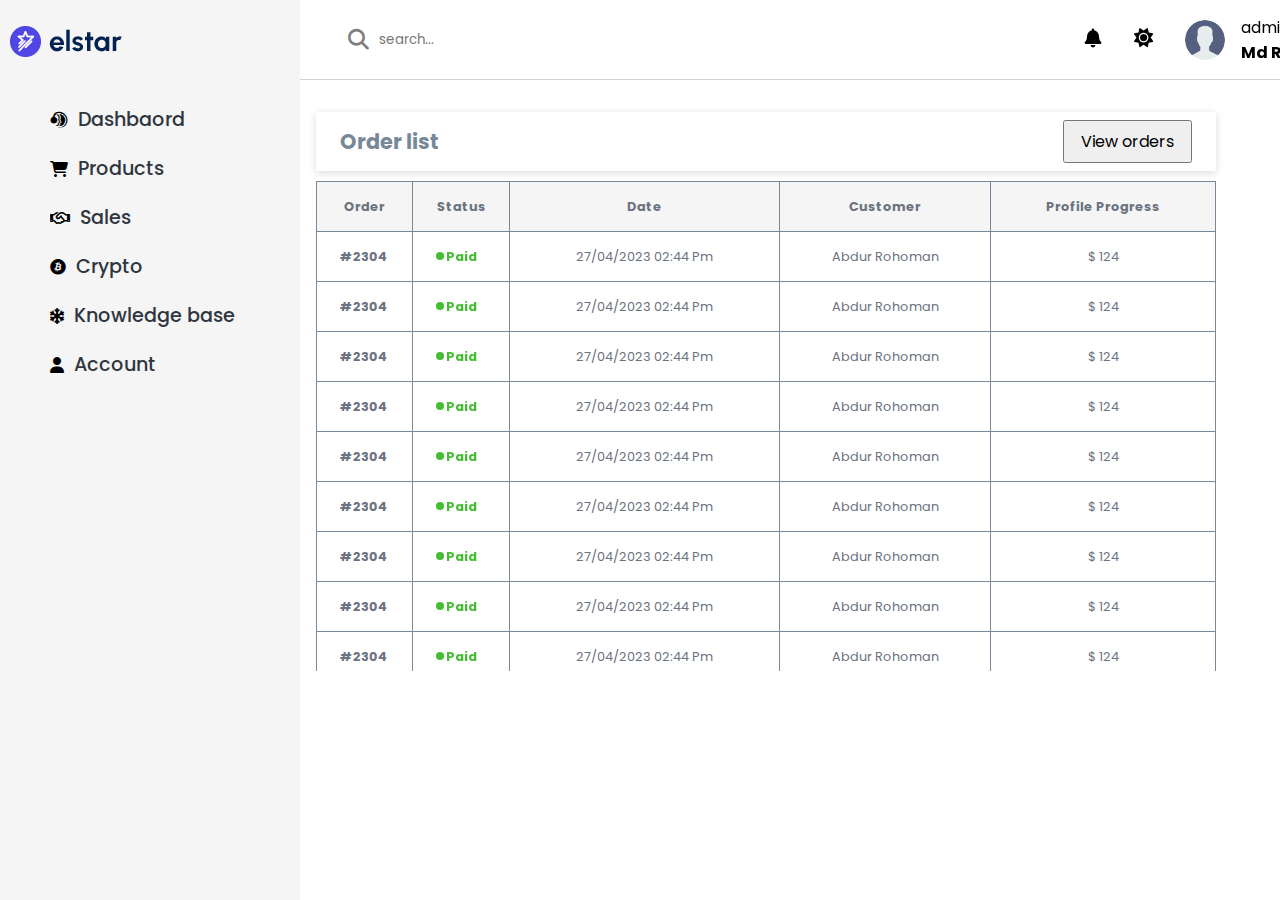
==== index.html @ dd164086 "upload" ====
<!DOCTYPE html>
<html lang="en">

<head>
  <meta charset="UTF-8">
  <meta name="viewport" content="width=device-width, initial-scale=1.0">
  <title>project 3 elstar dashbaord design </title>
  <link rel="stylesheet" href="https://cdnjs.cloudflare.com/ajax/libs/font-awesome/6.4.2/css/all.min.css">
  <link rel="stylesheet" href="style.css">
</head>

<body>

  <div class="left_container">
    <div class="navbar">
      <div class="dashboard_logo">
        <img src="images/logo.png" alt="logo">
      </div>
      <div class="project_nav">
        <ul>
          <li><i class="fa-brands fa-teamspeak"></i><a href="#">Dashbaord</a></li>
          <li><i class="fa-solid fa-cart-shopping"></i></i><a href="product.html">Products</a></li>
          <li><i class="fa-regular fa-handshake"></i><a href="#">Sales</a></li>
          <li><i class="fa-brands fa-bitcoin"></i><a href="#">Crypto</a></li>
          <li><i class="fa-solid fa-snowflake"></i><a href="#">Knowledge base</a></li>
          <li><i class="fa-solid fa-user"></i><a href="#">Account</a></li>
        </ul>
      </div>
    </div>
  </div>

  <div class="right_container">

    <div class="search_bar">
      <div class="search_box">
        <i class="fa-solid fa-magnifying-glass"></i> <input type="text" name="search" id="search_input"
          placeholder="search...">
      </div>

      <div class="search_bar_right">
        <div class="notification">
          <i class="fa-solid noti fa-bell" id="noti_bell"></i>

          <div class="notificaton_box">
            <div class="noti_head">
              <p>Notification</p>
              <i class="fa-solid fa-envelope-open"></i>
            </div>

            <div class="notification_messages">
              <div class="noti_message">
                <img src="images/noti1.png" alt="user">
                <span>Lorem ipsum dolor sit amet consectetur adipis quis?</span>
              </div>
              <div class="noti_message">
                <img src="images/noti1.png" alt="user">
                <span>Lorem ipsum dolor sit amet consectetur adipis quis?</span>
              </div>
              <div class="noti_message">
                <img src="images/noti1.png" alt="user">
                <span>Lorem ipsum dolor sit amet consectetur adipis quis?</span>
              </div>
              <div class="noti_message">
                <img src="images/noti1.png" alt="user">
                <span>Lorem ipsum dolor sit amet consectetur adipis quis?</span>
              </div>
              <div class="noti_message">
                <img src="images/noti1.png" alt="user">
                <span>Lorem ipsum dolor sit amet consectetur adipis quis?</span>
              </div>
              <div class="noti_message">
                <img src="images/noti1.png" alt="user">
                <span>Lorem ipsum dolor sit amet consectetur adipis quis?</span>
              </div>
              <div class="noti_message">
                <img src="images/noti1.png" alt="user">
                <span>Lorem ipsum dolor sit amet consectetur adipis quis?</span>
              </div>
              <div class="noti_message">
                <img src="images/noti1.png" alt="user">
                <span>Lorem ipsum dolor sit amet consectetur adipis quis?</span>
              </div>
            </div>

            <div class="all_noti_btn">
              <span>view all activity</span>
            </div>
          </div>
        </div>
        <div class="theme">
          <i class="fa-solid mode fa-sun"></i>
        </div>
        <div class="admin">
          <img src="images/user.png" alt="user" class="user_img">
          <div>
            <span>admin</span>
            <span>Md Rahed Mia</span>
          </div>
        </div>
      </div>
    </div>
    <!---------- order tabs here  ---------->

    <div class="order_list">
      <div class="order_list_head">
        <p>Order list</p>
        <button>View orders</button>
      </div>

      <div class="order_item">
        <table>
          <thead>
            <tr>
              <td>order</td>
              <td>status</td>
              <td>date</td>
              <td>customer</td>
              <td>profile progress</td>
            </tr>
          </thead>
          <tbody>
            <tr>
              <td><span>#</span>2304</td>
              <td><span>paid</span></td>
              <td>27/04/2023 02:44 pm</td>
              <td>Abdur Rohoman</td>
              <td>&dollar; 124</td>
            </tr>
            <tr>
              <td><span>#</span>2304</td>
              <td><span>paid</span></td>
              <td>27/04/2023 02:44 pm</td>
              <td>Abdur Rohoman</td>
              <td>&dollar; 124</td>
            </tr>
            <tr>
              <td><span>#</span>2304</td>
              <td><span>paid</span></td>
              <td>27/04/2023 02:44 pm</td>
              <td>Abdur Rohoman</td>
              <td>&dollar; 124</td>
            </tr>
            <tr>
              <td><span>#</span>2304</td>
              <td><span>paid</span></td>
              <td>27/04/2023 02:44 pm</td>
              <td>Abdur Rohoman</td>
              <td>&dollar; 124</td>
            </tr>
            <tr>
              <td><span>#</span>2304</td>
              <td><span>paid</span></td>
              <td>27/04/2023 02:44 pm</td>
              <td>Abdur Rohoman</td>
              <td>&dollar; 124</td>
            </tr>
            <tr>
              <td><span>#</span>2304</td>
              <td><span>paid</span></td>
              <td>27/04/2023 02:44 pm</td>
              <td>Abdur Rohoman</td>
              <td>&dollar; 124</td>
            </tr>
            <tr>
              <td><span>#</span>2304</td>
              <td><span>paid</span></td>
              <td>27/04/2023 02:44 pm</td>
              <td>Abdur Rohoman</td>
              <td>&dollar; 124</td>
            </tr>
            <tr>
              <td><span>#</span>2304</td>
              <td><span>paid</span></td>
              <td>27/04/2023 02:44 pm</td>
              <td>Abdur Rohoman</td>
              <td>&dollar; 124</td>
            </tr>
            <tr>
              <td><span>#</span>2304</td>
              <td><span>paid</span></td>
              <td>27/04/2023 02:44 pm</td>
              <td>Abdur Rohoman</td>
              <td>&dollar; 124</td>
            </tr>
            <tr>
              <td><span>#</span>2304</td>
              <td><span>paid</span></td>
              <td>27/04/2023 02:44 pm</td>
              <td>Abdur Rohoman</td>
              <td>&dollar; 124</td>
            </tr>
            <tr>
              <td><span>#</span>2304</td>
              <td><span>paid</span></td>
              <td>27/04/2023 02:44 pm</td>
              <td>Abdur Rohoman</td>
              <td>&dollar; 124</td>
            </tr>
          </tbody>
        </table>
      </div>
    </div>



    <div class="overflow"></div>
  </div>



  <script src="main.js"></script>
</body>

</html>
---- style.css ----
@import url('https://fonts.googleapis.com/css2?family=Poppins:ital,wght@0,300;0,400;0,500;0,600;0,700;1,800&display=swap');

* {
  padding: 0;
  margin: 0;
  box-sizing: border-box;
  outline: none;
  font-family: 'Poppins', sans-serif;
}

body {
  display: flex;
  width: 100%;
  height: 100vh;
}

:root {
  --text_color: #2f3640;
  --background_primary: whitesmoke;
}

.overflow {
  position: static;
  top: 0;
  left: 0;
  width: 100%;
  height: 100%;
  background: transparent;
  display: none;
}

/* navbar starts from here  */

.navbar {
  width: 300px;
  background: var(--background_primary);
  padding: 0.5rem;
  min-height: 100vh;
  overflow-y: auto;
}

.project_nav {
  padding: 1rem;
}

.project_nav ul li {
  list-style-type: none;
  padding: 10px 1rem;
}

.project_nav ul li a {
  text-decoration: none;
  font-size: 1.2rem;
  color: var(--text_color);
  font-weight: 500;
}

.project_nav ul li i {
  padding: 0 10px;
}

/* right container starts here  */

.right_container {
  width: 85%;
  overflow-y: auto;
}

.right_container::-webkit-scrollbar {
  width: 0;
  height: 0;
  display: none;
}

.search_bar {
  height: 80px;
  display: flex;
  align-items: center;
  justify-content: space-between;
  border-bottom: 0.5px solid lightgray;
  padding: 1rem 2rem;
  position: sticky;
  top: 0;
  left: 0;
  background: white;
}

.search_box {
  padding: 4px 1rem;
  display: flex;
  align-items: center;
  justify-content: center;
  background: white;
  border-radius: 5px;
}

.search_box>i {
  font-size: 1.3rem;
  opacity: 0.5;
}

#search_input {
  width: 700px;
  padding: 8px 10px;
  border: none;
  background: none;
}

.user_img {
  width: 40px;
  height: 40px;
  border-radius: 50%;
  cursor: pointer;
}

.search_bar_right {
  display: flex;
  gap: 2rem;
  align-items: center;
  justify-content: center;
}

.search_bar_right .mode,
.noti {
  font-size: 1.2rem;
  cursor: pointer;
}

.admin {
  width: 200px;
  display: flex;
  align-items: center;
  gap: 1rem;
}

.admin>div {
  display: flex;
  flex-direction: column;
}

.admin>div span:nth-child(2) {
  font-weight: bold;
}

/* notification box here  */

.notification {
  position: relative;
}

.notificaton_box {
  position: absolute;
  top: 3.2rem;
  right: 0;
  background: white;
  width: 400px;
  box-shadow: rgba(0, 0, 0, 0.15) 0px 2px 8px;
  border-radius: 6px;
  transform: scale(0);
  transition: all 500ms;
}

.active {
  transform: scale(1);
}

.noti_head {
  display: flex;
  align-items: center;
  justify-content: space-between;
  padding: 0.5rem 1rem;
  border-bottom: 1px solid lightblue;
}

.noti_head>p {
  font-size: 1.2rem;
  font-weight: 600;
  opacity: 0.7;
  color: lightslategray;
}

/* .notification message here  */

.notification_messages {
  width: 100%;
  display: flex;
  flex-direction: column;
  height: 300px;
  overflow-y: auto;
}

.noti_message {
  padding: 1rem;
  height: 50px;
  display: flex;
  align-items: center;
  justify-content: center;
  font-size: 12px;
  gap: 1rem;
  border-bottom: 1px solid lightblue;
}

.noti_message>img {
  width: 30px;
  height: 30px;
  border-radius: 50%;
}

/* view all button  */

.all_noti_btn {
  width: 100%;
  text-align: center;
  padding: 10px;
  cursor: pointer;
}

/* --------- order list item here -----------*/

.order_list {
  width: 900px;
  background: #fff;
  margin: 2rem 1rem;
  border-radius: 7px;
}

.order_list_head {
  width: 100%;
  padding: 0.5rem 1.5rem;
  display: flex;
  align-items: center;
  justify-content: space-between;
  box-shadow: rgba(0, 0, 0, 0.15) 0px 2px 8px;
}

.order_list_head P {
  font-size: 1.3rem;
  font-weight: bold;
  color: lightslategray;
}

.order_list_head button {
  padding: 7px 1rem;
  font-size: 1rem;
  cursor: pointer;
}

/* --------- order item here -----------*/

.order_item {
  height: 500px;
  overflow-y: auto;
  padding: 10px 0;
}

.order_item::-webkit-scrollbar {
  display: none;
}

.order_item table {
  width: 100%;
  border-collapse: collapse;
  text-align: center;
  border-radius: 7px;
}

.order_item table tr,
td {
  height: 50px;
  border: 1px solid lightslategray;
  font-size: 0.8rem;
  text-transform: capitalize;
  color: #6b7280;
}

.order_item table thead {
  background: whitesmoke;
  width: 100%;
  font-weight: bold;
}

.order_item table tr:hover {
  background: whitesmoke;
  cursor: pointer;
}

.order_item table tr td:first-child {
  font-weight: bold;
}

.order_item table tr td:nth-child(2) span {
  color: #44bd32;
  font-weight: bold;
  position: relative;
}

.order_item table tr td:nth-child(2) span::before {
  content: '';
  position: absolute;
  top: 50%;
  left: -10px;
  transform: translateY(-50%);
  width: 8px;
  height: 8px;
  background: #44bd32;
  border-radius: 50%;
}
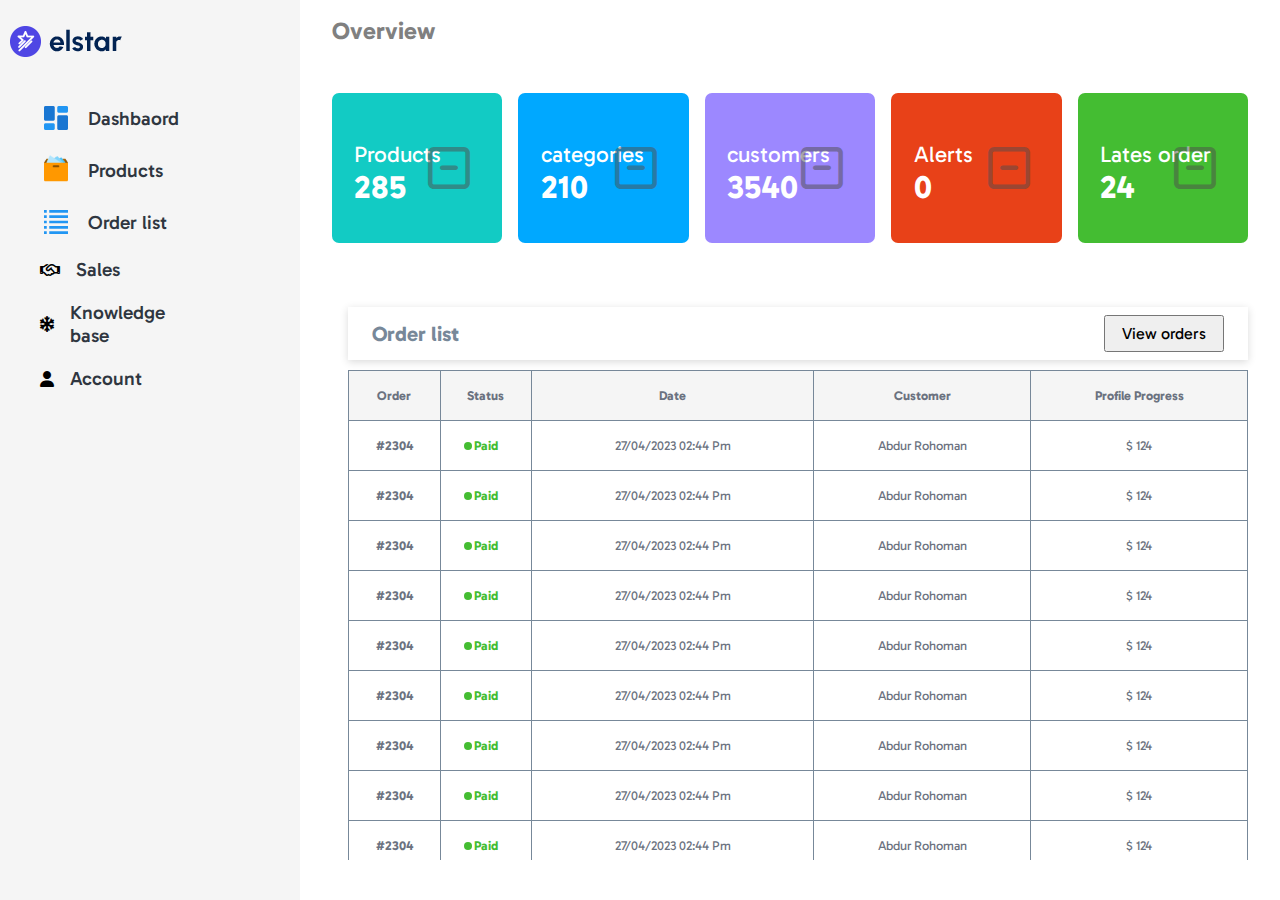
==== commit 6e3d5d3e: "h" ====
--- a/index.html
+++ b/index.html
@@ -8,7 +8,6 @@
   <link rel="stylesheet" href="https://cdnjs.cloudflare.com/ajax/libs/font-awesome/6.4.2/css/all.min.css">
   <link rel="stylesheet" href="style.css">
 </head>
-
 <body>
 
   <div class="left_container">
@@ -18,10 +17,10 @@
       </div>
       <div class="project_nav">
         <ul>
-          <li><i class="fa-brands fa-teamspeak"></i><a href="#">Dashbaord</a></li>
-          <li><i class="fa-solid fa-cart-shopping"></i></i><a href="product.html">Products</a></li>
+          <li><img src="images/dashboard.png" alt=""><a href="index.html">Dashbaord</a></li>
+          <li><img src="images/product.png" alt=""><a href="product.html">Products</a></li>
+          <li><img src="images/order_list.png" alt=""><a href="orderlist.html">Order list</a></li>
           <li><i class="fa-regular fa-handshake"></i><a href="#">Sales</a></li>
-          <li><i class="fa-brands fa-bitcoin"></i><a href="#">Crypto</a></li>
           <li><i class="fa-solid fa-snowflake"></i><a href="#">Knowledge base</a></li>
           <li><i class="fa-solid fa-user"></i><a href="#">Account</a></li>
         </ul>
@@ -31,75 +30,40 @@
 
   <div class="right_container">
 
-    <div class="search_bar">
-      <div class="search_box">
-        <i class="fa-solid fa-magnifying-glass"></i> <input type="text" name="search" id="search_input"
-          placeholder="search...">
+    
+    <!---------- order tabs here  ---------->
+
+
+    <!---------- dashboard card design  ---------->
+    <h2 class="ov_t">Overview</h2>
+    <div class="dd_cards">
+      <div class="dd_card">
+        <p>Products</p>
+        <span>285</span>
+        <i class="fa-regular fa-square-minus"></i>
       </div>
-
-      <div class="search_bar_right">
-        <div class="notification">
-          <i class="fa-solid noti fa-bell" id="noti_bell"></i>
-
-          <div class="notificaton_box">
-            <div class="noti_head">
-              <p>Notification</p>
-              <i class="fa-solid fa-envelope-open"></i>
-            </div>
-
-            <div class="notification_messages">
-              <div class="noti_message">
-                <img src="images/noti1.png" alt="user">
-                <span>Lorem ipsum dolor sit amet consectetur adipis quis?</span>
-              </div>
-              <div class="noti_message">
-                <img src="images/noti1.png" alt="user">
-                <span>Lorem ipsum dolor sit amet consectetur adipis quis?</span>
-              </div>
-              <div class="noti_message">
-                <img src="images/noti1.png" alt="user">
-                <span>Lorem ipsum dolor sit amet consectetur adipis quis?</span>
-              </div>
-              <div class="noti_message">
-                <img src="images/noti1.png" alt="user">
-                <span>Lorem ipsum dolor sit amet consectetur adipis quis?</span>
-              </div>
-              <div class="noti_message">
-                <img src="images/noti1.png" alt="user">
-                <span>Lorem ipsum dolor sit amet consectetur adipis quis?</span>
-              </div>
-              <div class="noti_message">
-                <img src="images/noti1.png" alt="user">
-                <span>Lorem ipsum dolor sit amet consectetur adipis quis?</span>
-              </div>
-              <div class="noti_message">
-                <img src="images/noti1.png" alt="user">
-                <span>Lorem ipsum dolor sit amet consectetur adipis quis?</span>
-              </div>
-              <div class="noti_message">
-                <img src="images/noti1.png" alt="user">
-                <span>Lorem ipsum dolor sit amet consectetur adipis quis?</span>
-              </div>
-            </div>
-
-            <div class="all_noti_btn">
-              <span>view all activity</span>
-            </div>
-          </div>
-        </div>
-        <div class="theme">
-          <i class="fa-solid mode fa-sun"></i>
-        </div>
-        <div class="admin">
-          <img src="images/user.png" alt="user" class="user_img">
-          <div>
-            <span>admin</span>
-            <span>Md Rahed Mia</span>
-          </div>
-        </div>
+      <div class="dd_card">
+        <p>categories</p>
+        <span>210</span>
+        <i class="fa-regular fa-square-minus"></i>
+      </div>
+      <div class="dd_card">
+        <p>customers</p>
+        <span>3540</span>
+        <i class="fa-regular fa-square-minus"></i>
+      </div>
+      <div class="dd_card">
+        <p>Alerts</p>
+        <span>0</span>
+        <i class="fa-regular fa-square-minus"></i>
+      </div>
+      <div class="dd_card">
+        <p>Lates order</p>
+        <span>24</span>
+        <i class="fa-regular fa-square-minus"></i>
       </div>
     </div>
-    <!---------- order tabs here  ---------->
+
 
     <div class="order_list">
       <div class="order_list_head">
@@ -203,10 +167,6 @@
 
 
 
-    <div class="overflow"></div>
-  </div>
-
-
 
   <script src="main.js"></script>
 </body>
--- a/style.css
+++ b/style.css
@@ -1,11 +1,11 @@
-@import url('https://fonts.googleapis.com/css2?family=Poppins:ital,wght@0,300;0,400;0,500;0,600;0,700;1,800&display=swap');
+@import url('https://fonts.googleapis.com/css2?family=Gabarito:wght@400;500;600;700;800&display=swap');
 
 * {
   padding: 0;
   margin: 0;
   box-sizing: border-box;
   outline: none;
-  font-family: 'Poppins', sans-serif;
+  font-family: 'Gabarito', sans-serif;
 }
 
 body {
@@ -17,16 +17,6 @@
 :root {
   --text_color: #2f3640;
   --background_primary: whitesmoke;
-}
-
-.overflow {
-  position: static;
-  top: 0;
-  left: 0;
-  width: 100%;
-  height: 100%;
-  background: transparent;
-  display: none;
 }
 
 /* navbar starts from here  */
@@ -44,8 +34,12 @@
 }
 
 .project_nav ul li {
+  width: 160px;
   list-style-type: none;
   padding: 10px 1rem;
+  display: flex;
+  align-items: center;
+  gap: 1rem;
 }
 
 .project_nav ul li a {
@@ -55,13 +49,16 @@
   font-weight: 500;
 }
 
-.project_nav ul li i {
-  padding: 0 10px;
-}
+.project_nav ul li img {
+  height: 2rem;
+  width: 2rem;
+}
+
 
 /* right container starts here  */
 
 .right_container {
+  padding: 1rem 2rem;
   width: 85%;
   overflow-y: auto;
 }
@@ -72,148 +69,69 @@
   display: none;
 }
 
-.search_bar {
-  height: 80px;
-  display: flex;
-  align-items: center;
-  justify-content: space-between;
-  border-bottom: 0.5px solid lightgray;
-  padding: 1rem 2rem;
-  position: sticky;
-  top: 0;
-  left: 0;
-  background: white;
-}
-
-.search_box {
-  padding: 4px 1rem;
-  display: flex;
-  align-items: center;
-  justify-content: center;
-  background: white;
-  border-radius: 5px;
-}
-
-.search_box>i {
-  font-size: 1.3rem;
-  opacity: 0.5;
-}
-
-#search_input {
-  width: 700px;
-  padding: 8px 10px;
-  border: none;
-  background: none;
-}
-
-.user_img {
-  width: 40px;
-  height: 40px;
-  border-radius: 50%;
-  cursor: pointer;
-}
-
-.search_bar_right {
-  display: flex;
-  gap: 2rem;
-  align-items: center;
-  justify-content: center;
-}
-
-.search_bar_right .mode,
-.noti {
-  font-size: 1.2rem;
-  cursor: pointer;
-}
-
-.admin {
-  width: 200px;
+.ov_t {
+  color: gray;
+}
+
+/* --------- dashboard cards goes here -----------*/
+
+.dd_cards {
+  width: 100%;
+  padding: 2rem 0;
   display: flex;
   align-items: center;
   gap: 1rem;
 }
 
-.admin>div {
-  display: flex;
-  flex-direction: column;
-}
-
-.admin>div span:nth-child(2) {
-  font-weight: bold;
-}
-
-/* notification box here  */
-
-.notification {
+.dd_card {
+  width: 300px;
+  background: #12CBC4;
+  color: white;
+  height: 150px;
+  padding: 3rem 1.4rem;
+  border-radius: 7px;
   position: relative;
-}
-
-.notificaton_box {
+  margin-top: 1rem;
+}
+
+
+.dd_card p {
+  font-size: 1.4rem;
+}
+
+.dd_card span {
+  font-size: 2rem;
+  font-weight: bold;
+}
+
+.dd_card i {
+  font-size: 3rem;
   position: absolute;
-  top: 3.2rem;
-  right: 0;
-  background: white;
-  width: 400px;
-  box-shadow: rgba(0, 0, 0, 0.15) 0px 2px 8px;
-  border-radius: 6px;
-  transform: scale(0);
-  transition: all 500ms;
-}
-
-.active {
-  transform: scale(1);
-}
-
-.noti_head {
-  display: flex;
-  align-items: center;
-  justify-content: space-between;
-  padding: 0.5rem 1rem;
-  border-bottom: 1px solid lightblue;
-}
-
-.noti_head>p {
-  font-size: 1.2rem;
-  font-weight: 600;
-  opacity: 0.7;
-  color: lightslategray;
-}
-
-/* .notification message here  */
-
-.notification_messages {
-  width: 100%;
-  display: flex;
-  flex-direction: column;
-  height: 300px;
-  overflow-y: auto;
-}
-
-.noti_message {
-  padding: 1rem;
-  height: 50px;
-  display: flex;
-  align-items: center;
-  justify-content: center;
-  font-size: 12px;
-  gap: 1rem;
-  border-bottom: 1px solid lightblue;
-}
-
-.noti_message>img {
-  width: 30px;
-  height: 30px;
-  border-radius: 50%;
-}
-
-/* view all button  */
-
-.all_noti_btn {
-  width: 100%;
-  text-align: center;
-  padding: 10px;
-  cursor: pointer;
-}
+  top: 50%;
+  transform: translateY(-50%);
+  right: 2rem;
+  color: rgba(78, 76, 76, 0.5);
+}
+
+.dd_card:nth-child(2) {
+  background: #00a8ff;
+}
+
+.dd_card:nth-child(3) {
+  background: #9c88ff;
+}
+
+.dd_card:nth-child(4) {
+  background: #e84118;
+}
+
+.dd_card:nth-child(5) {
+  background: #44bd32;
+}
+
+/* --------- search bar component -----------*/
+
+
 
 /* --------- order list item here -----------*/
 
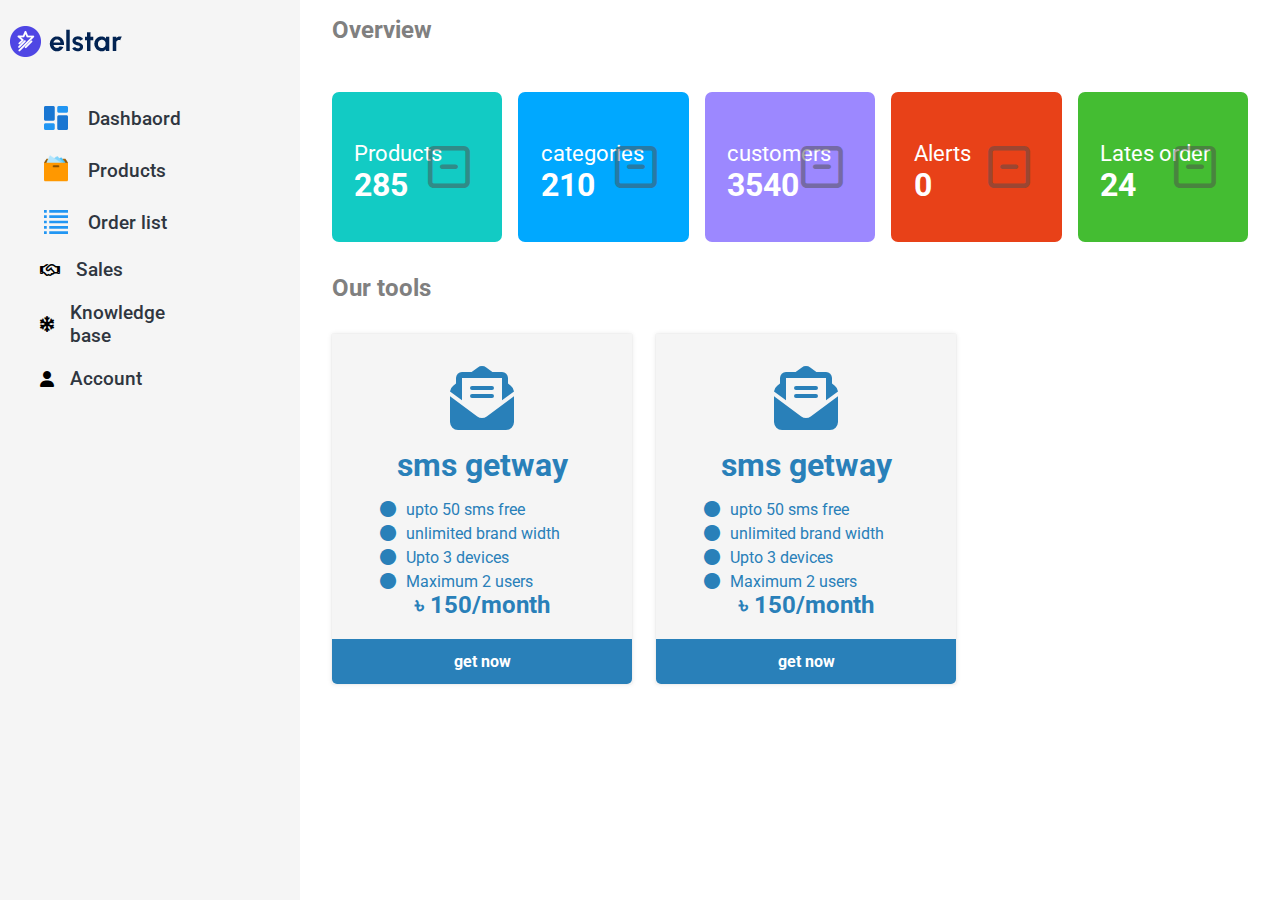
==== commit 6bb3f4e7: "m" ====
--- a/index.html
+++ b/index.html
@@ -8,6 +8,7 @@
   <link rel="stylesheet" href="https://cdnjs.cloudflare.com/ajax/libs/font-awesome/6.4.2/css/all.min.css">
   <link rel="stylesheet" href="style.css">
 </head>
+
 <body>
 
   <div class="left_container">
@@ -30,7 +31,7 @@
 
   <div class="right_container">
 
-    
+
     <!---------- order tabs here  ---------->
 
 
@@ -64,8 +65,44 @@
       </div>
     </div>
 
-
-    <div class="order_list">
+    <!-------- our tools start from here --------------- -->
+
+    <h2 class="our_tools__heading">Our tools</h2>
+    <div class="our_tools">
+      <div class="our_tools__cards">
+        <div class="our_tools__card">
+          <i class="fas fa-envelope-open-text"></i>
+          <span class="ot_card__title">sms getway</span>
+          <ul class="ot_card__list">
+            <li><i class="fas fa-circle"></i>upto 50 sms free</li>
+            <li><i class="fas fa-circle"></i>unlimited brand width</li>
+            <li><i class="fas fa-circle"></i>Upto 3 devices</li>
+            <li><i class="fas fa-circle"></i>Maximum 2 users</li>
+          </ul>
+          <span class="ot_card__price">&#2547; 150/month</span>
+
+          <button class="ot_card__button">get now</button>
+        </div>
+        <div class="our_tools__card">
+          <i class="fas fa-envelope-open-text"></i>
+          <span class="ot_card__title">sms getway</span>
+          <ul class="ot_card__list">
+            <li><i class="fas fa-circle"></i>upto 50 sms free</li>
+            <li><i class="fas fa-circle"></i>unlimited brand width</li>
+            <li><i class="fas fa-circle"></i>Upto 3 devices</li>
+            <li><i class="fas fa-circle"></i>Maximum 2 users</li>
+          </ul>
+          <span class="ot_card__price">&#2547; 150/month</span>
+
+          <button class="ot_card__button">get now</button>
+        </div>
+      </div>
+    </div>
+
+
+    <!-------- our tools ends from here --------------- -->
+
+    <!-- <div class="order_list">
       <div class="order_list_head">
         <p>Order list</p>
         <button>View orders</button>
@@ -164,11 +201,11 @@
         </table>
       </div>
     </div>
-
-
-
-
-  <script src="main.js"></script>
+ -->
+
+
+
+    <script src="main.js"></script>
 </body>
 
 </html>--- a/style.css
+++ b/style.css
@@ -1,11 +1,12 @@
-@import url('https://fonts.googleapis.com/css2?family=Gabarito:wght@400;500;600;700;800&display=swap');
+
+@import url('https://fonts.googleapis.com/css2?family=Roboto:wght@400;500;700;900&display=swap');
 
 * {
   padding: 0;
   margin: 0;
   box-sizing: border-box;
   outline: none;
-  font-family: 'Gabarito', sans-serif;
+  font-family: 'Roboto', sans-serif;
 }
 
 body {
@@ -129,8 +130,84 @@
   background: #44bd32;
 }
 
-/* --------- search bar component -----------*/
-
+/* ------------our tools starts from here -------- */
+
+
+.our_tools__heading {
+  color: gray;
+}
+.our_tools {
+  margin-top: 2rem;
+}
+
+.our_tools__cards {
+  display: flex;
+  gap: 1.5rem;
+  flex-wrap: wrap;
+  align-items: center;
+}
+.our_tools__card {
+  text-align:center;
+  width: 300px;
+  min-height: 350px;
+  padding: 1rem;
+  background: whitesmoke;
+  box-shadow: rgba(0, 0, 0, 0.1) 0px 0px 5px 0px, rgba(0, 0, 0, 0.1) 0px 0px 1px 0px;
+  position: relative;
+  user-select: none;
+}
+.our_tools__card >i {
+  font-size: 4rem;
+  display: block;
+  padding: 1rem;
+  color: #2980b9;
+}
+.ot_card__title {
+  font-size: 2rem;
+  color: #2980b9;
+  font-weight: bold;
+
+}
+
+.ot_card__list {
+  margin-top: 1rem;
+}
+.ot_card__list li{
+  list-style-type: none;
+  font-size: 1rem;
+  text-align: left;
+  margin-left: 2rem;
+  color: #2980b9;
+  margin-top: 5px;
+}
+
+.ot_card__list i {
+  font-size: 1rem;
+  margin-right: 10px;
+}
+
+.ot_card__price {
+  text-align: center;
+  font-size: 1.5rem;
+  color: #2980b9;
+  margin-top: 1rem;
+  font-weight: bold;
+}
+.ot_card__button {
+  padding: 0.8rem 1rem;
+  width: 100%;
+  position: absolute;
+  bottom: 0;
+  left: 0;
+  background: #2980b9;
+  color: white;
+  border: none;
+  outline: none;
+  cursor: pointer;
+  border-radius: 0 0 5px 5px;
+  font-size: 1rem;
+  font-weight: bold;
+}
 
 
 /* --------- order list item here -----------*/
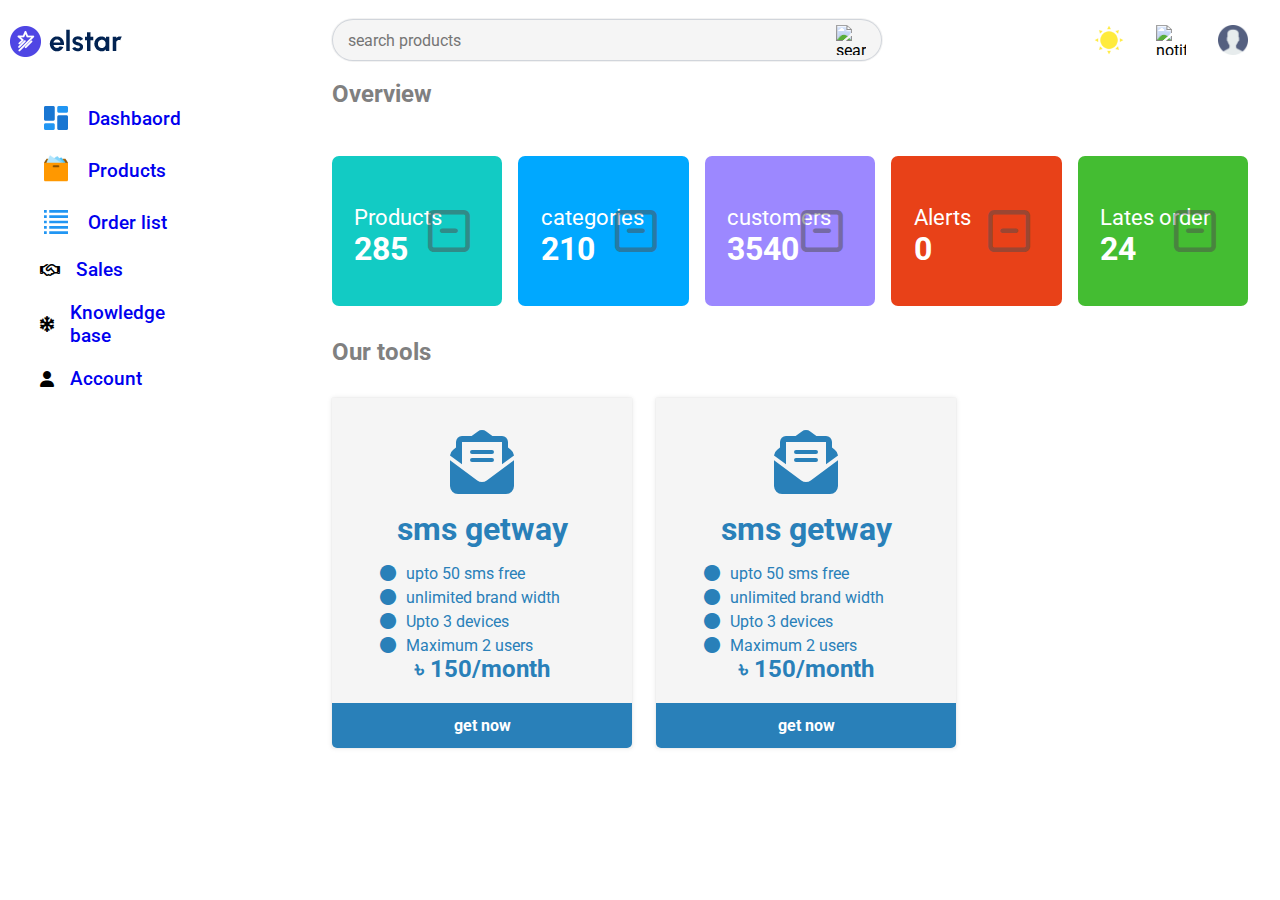
==== commit 1eae030e: "g" ====
--- a/index.html
+++ b/index.html
@@ -31,8 +31,19 @@
 
   <div class="right_container">
 
-
-    <!---------- order tabs here  ---------->
+    <div class="top_bar">
+      <div class="topbar__search">
+        <input type="text" placeholder="search products">
+        <img src="images/search.png" alt="search">
+      </div>
+      <div class="topbar__tools">
+        <div class="topbar__notification">
+          <img src="images/sun.png" alt="mode" class="top_bar__theme_icon">
+          <img src="images/notification.png" alt="notificaion">
+          <img src="images/user.png" alt="img">
+        </div>
+      </div>
+    </div>
 
 
     <!---------- dashboard card design  ---------->
--- a/style.css
+++ b/style.css
@@ -1,4 +1,3 @@
-
 @import url('https://fonts.googleapis.com/css2?family=Roboto:wght@400;500;700;900&display=swap');
 
 * {
@@ -15,6 +14,11 @@
   height: 100vh;
 }
 
+.dark {
+  background: #333;
+  color: white !important;
+}
+
 :root {
   --text_color: #2f3640;
   --background_primary: whitesmoke;
@@ -24,7 +28,6 @@
 
 .navbar {
   width: 300px;
-  background: var(--background_primary);
   padding: 0.5rem;
   min-height: 100vh;
   overflow-y: auto;
@@ -46,7 +49,6 @@
 .project_nav ul li a {
   text-decoration: none;
   font-size: 1.2rem;
-  color: var(--text_color);
   font-weight: 500;
 }
 
@@ -59,7 +61,7 @@
 /* right container starts here  */
 
 .right_container {
-  padding: 1rem 2rem;
+  padding: 0 2rem;
   width: 85%;
   overflow-y: auto;
 }
@@ -72,6 +74,62 @@
 
 .ov_t {
   color: gray;
+}
+
+
+/* dark mode here  */
+
+
+/* --------------topbar here ----------------- */
+
+.top_bar {
+  height: 80px;
+  display: flex;
+  align-items: center;
+  justify-content: space-between;
+  position: sticky;
+  top: 0;
+  left: 0;
+  background: white;
+}
+
+.topbar__search {
+  display: flex;
+  align-items: center;
+  justify-content: space-between;
+  padding: 0.4rem 1rem;
+  background: whitesmoke;
+  border-radius: 50px;
+  width: 550px;
+  box-shadow: rgba(0, 0, 0, 0.05) 0px 0px 0px 1px, rgb(209, 213, 219) 0px 0px 0px 1px inset;
+}
+
+.topbar__search input {
+  font-size: 1rem;
+  height: 100%;
+  width: 90%;
+  border: none;
+  outline: none;
+  background: transparent;
+}
+
+.topbar__search img {
+  height: 30px;
+  width: 30px;
+  margin-left: 1rem;
+}
+
+.topbar__notification {
+  display: flex;
+  gap: 2rem;
+}
+
+.topbar__notification img {
+  width: 30px;
+  height: 30px;
+  gap: 3rem;
+  display: inline-block;
+  cursor: pointer;
 }
 
 /* --------- dashboard cards goes here -----------*/
@@ -136,6 +194,7 @@
 .our_tools__heading {
   color: gray;
 }
+
 .our_tools {
   margin-top: 2rem;
 }
@@ -146,8 +205,9 @@
   flex-wrap: wrap;
   align-items: center;
 }
+
 .our_tools__card {
-  text-align:center;
+  text-align: center;
   width: 300px;
   min-height: 350px;
   padding: 1rem;
@@ -156,12 +216,14 @@
   position: relative;
   user-select: none;
 }
-.our_tools__card >i {
+
+.our_tools__card>i {
   font-size: 4rem;
   display: block;
   padding: 1rem;
   color: #2980b9;
 }
+
 .ot_card__title {
   font-size: 2rem;
   color: #2980b9;
@@ -172,7 +234,8 @@
 .ot_card__list {
   margin-top: 1rem;
 }
-.ot_card__list li{
+
+.ot_card__list li {
   list-style-type: none;
   font-size: 1rem;
   text-align: left;
@@ -193,6 +256,7 @@
   margin-top: 1rem;
   font-weight: bold;
 }
+
 .ot_card__button {
   padding: 0.8rem 1rem;
   width: 100%;
